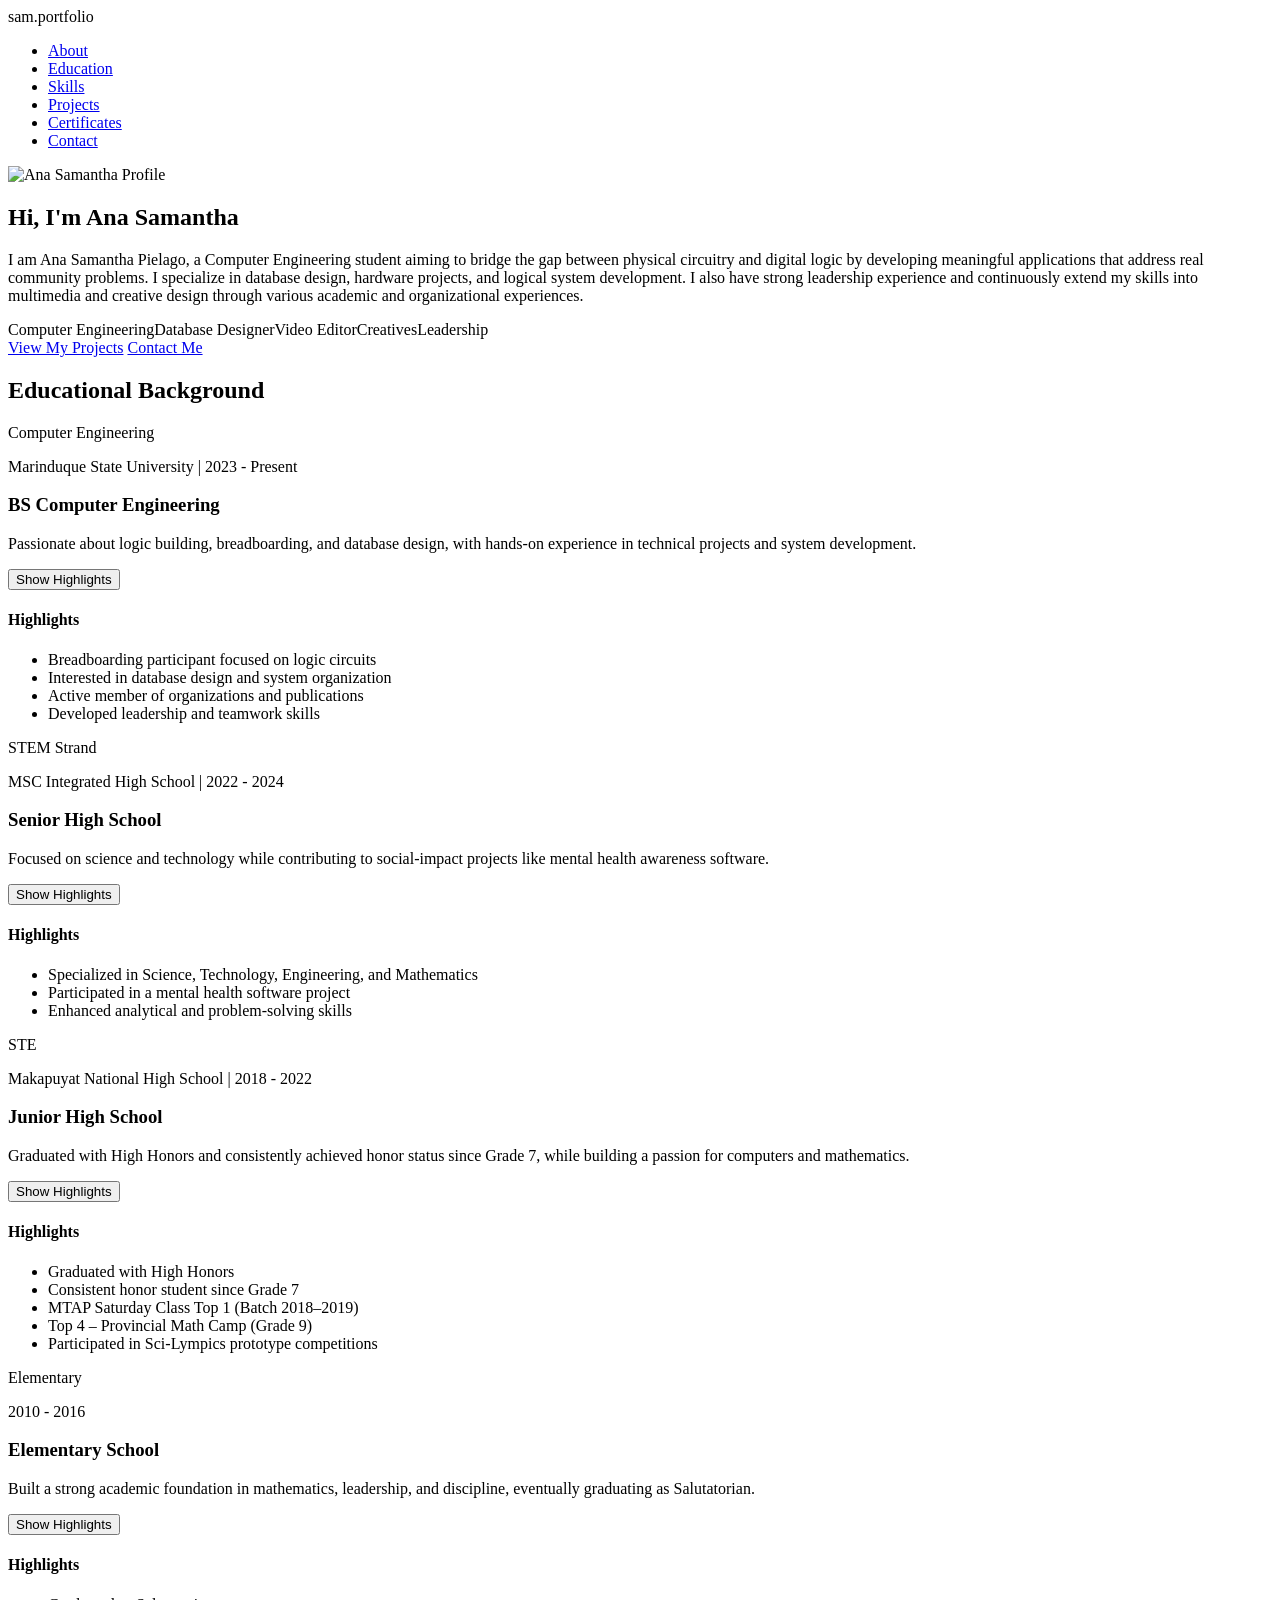
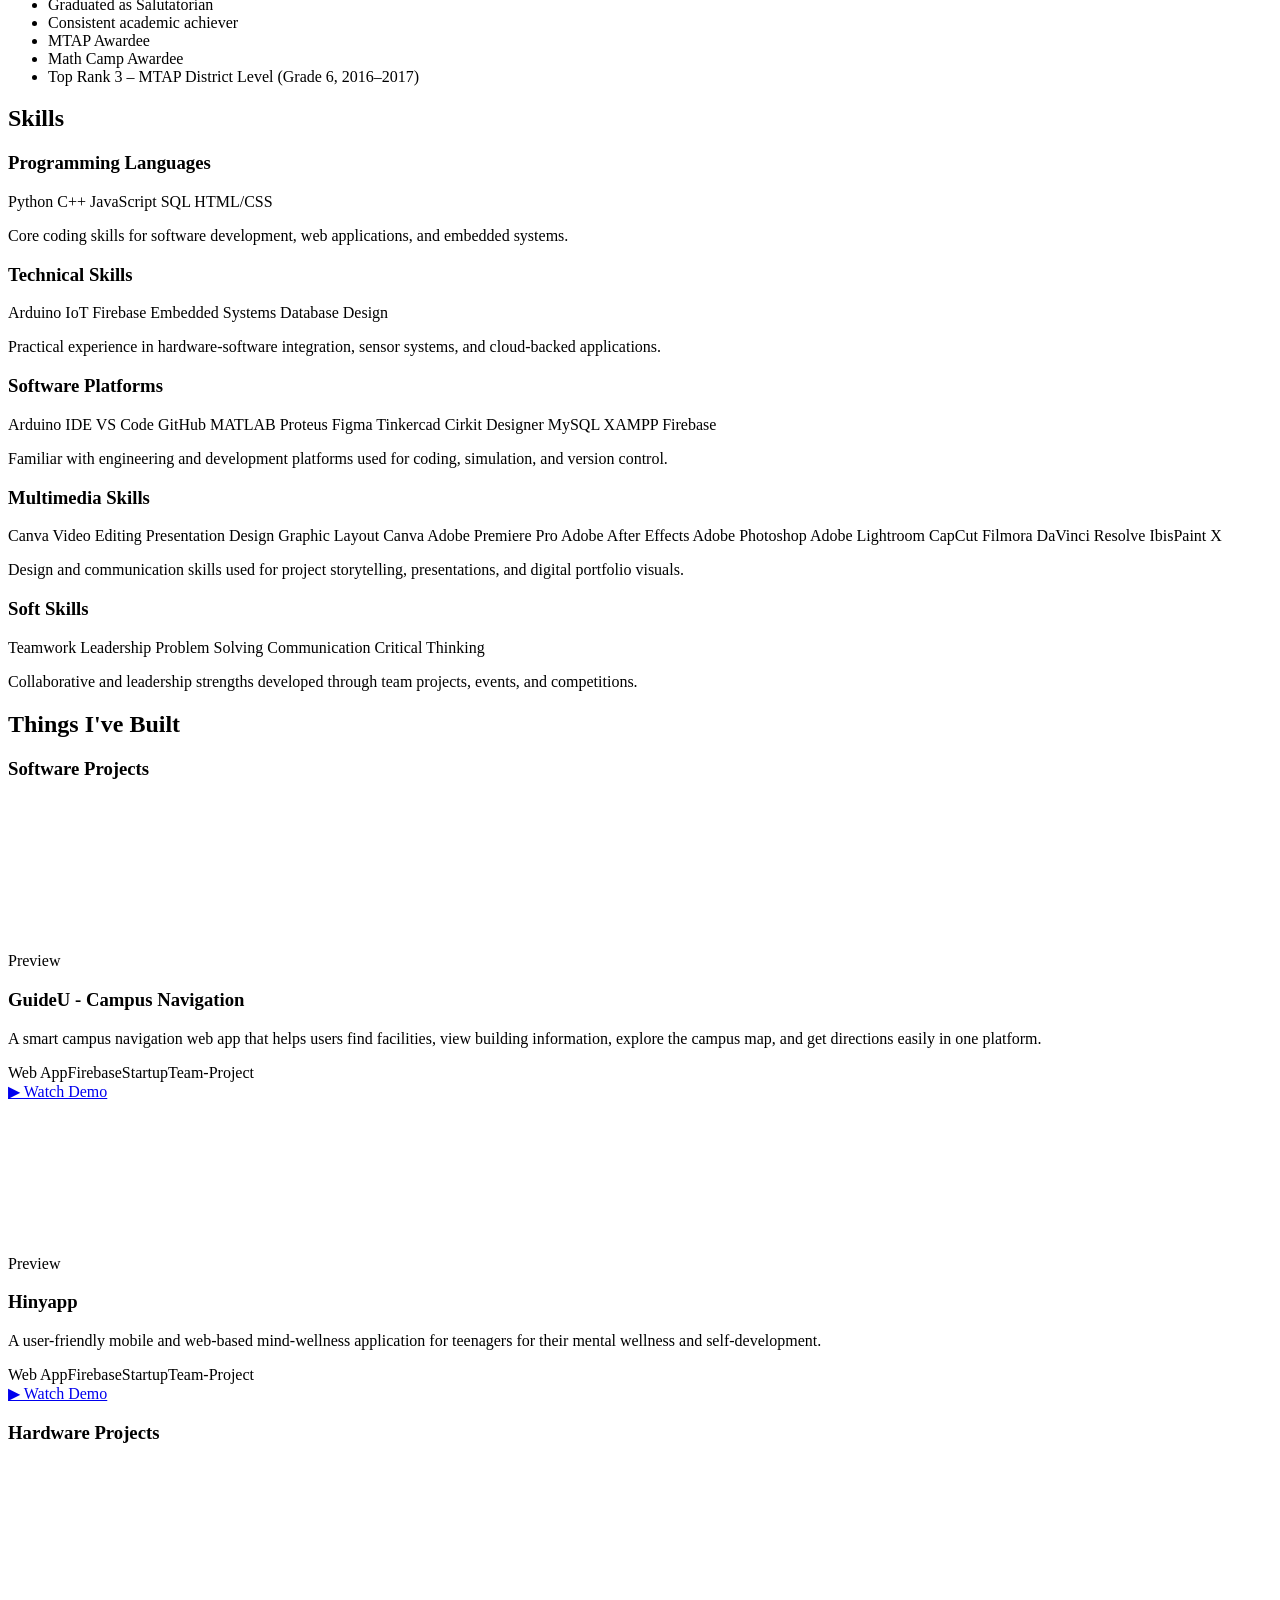
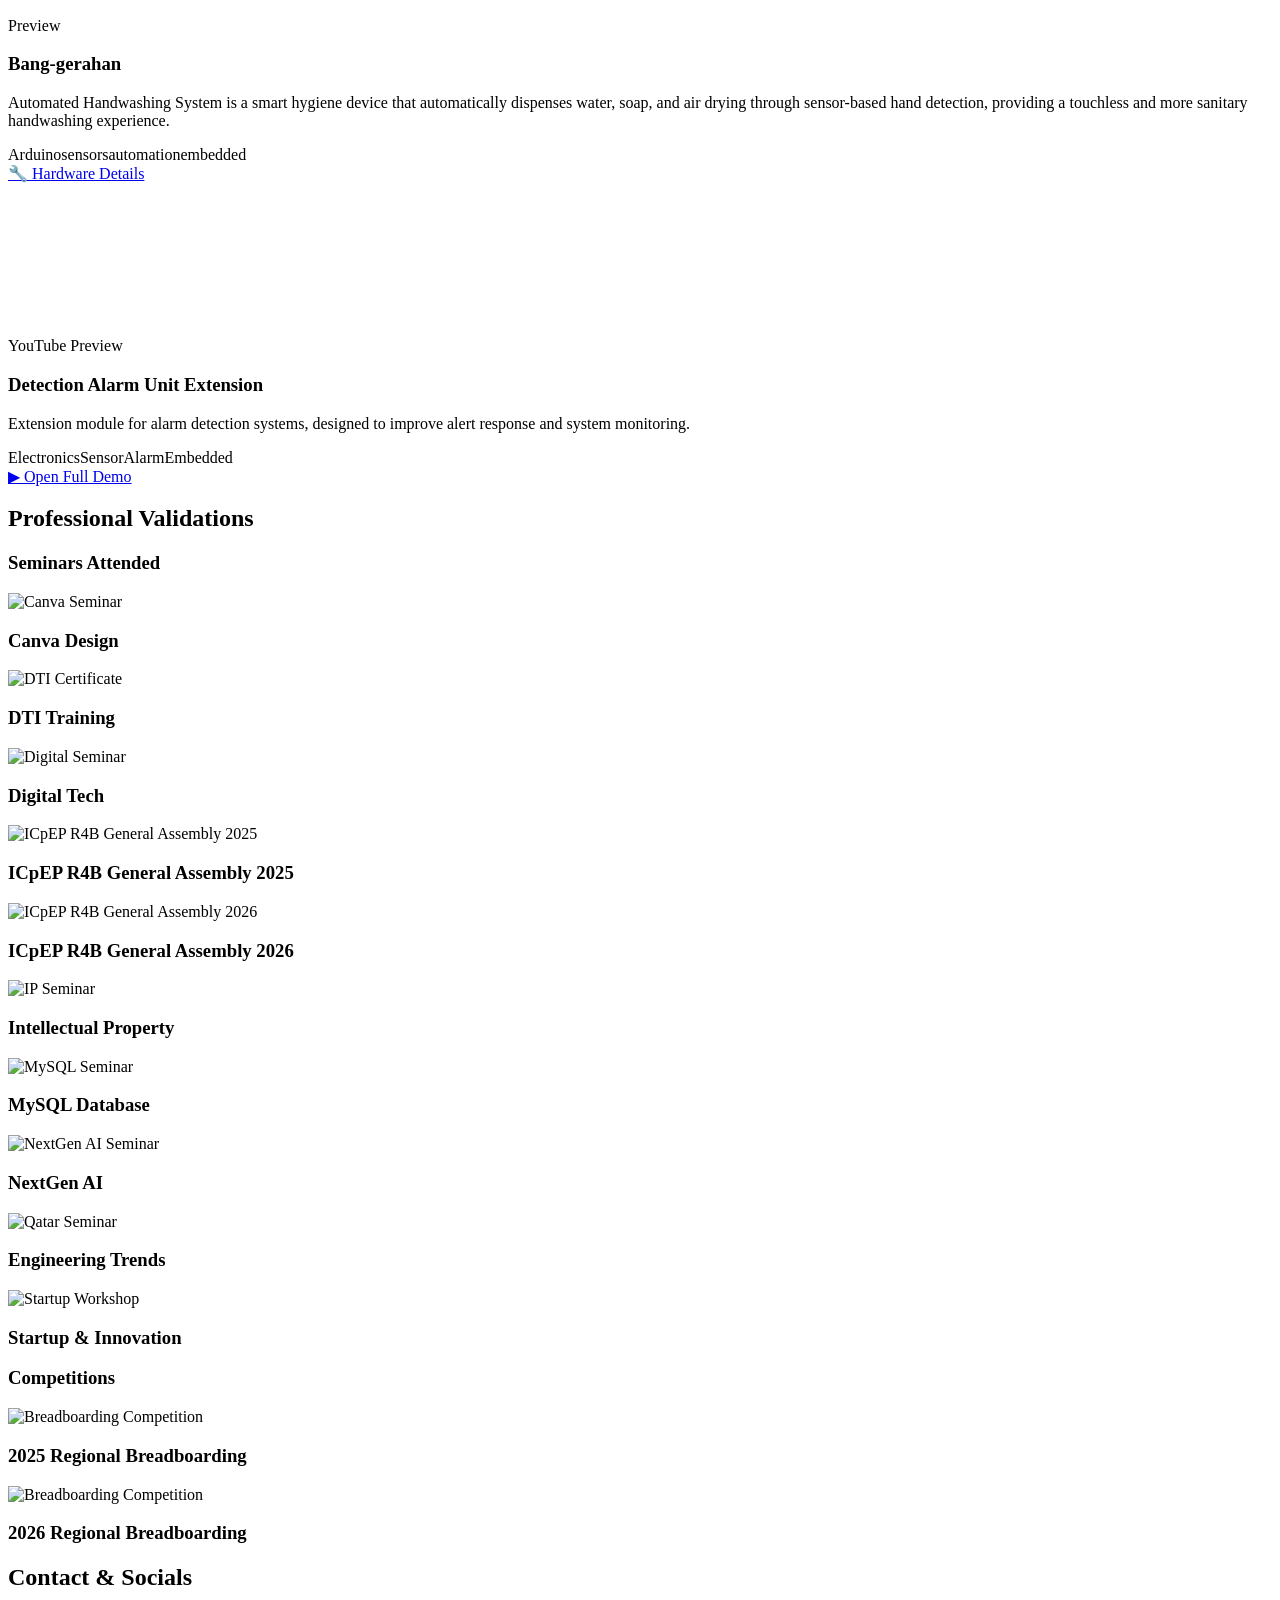
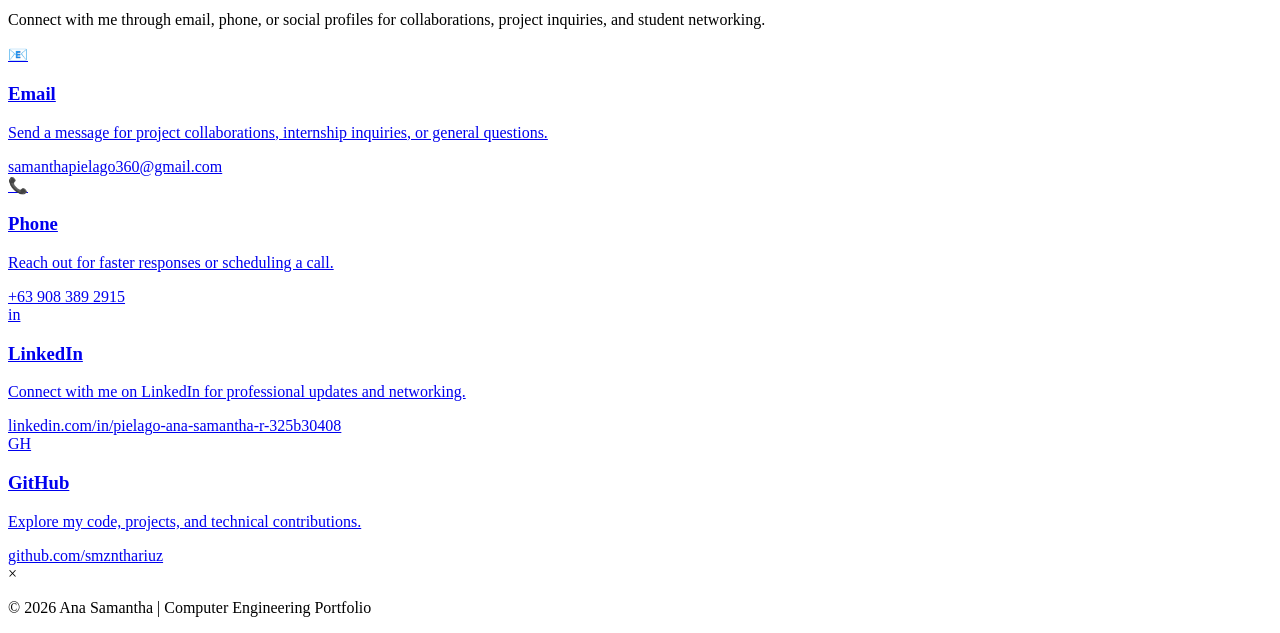
==== index.html @ 4ea679c1 "Create index.html" ====
<!DOCTYPE html>
<html lang="en">
<head>
    <meta charset="UTF-8">
    <meta name="viewport" content="width=device-width, initial-scale=1.0">
    <title>Computer Engineering Portfolio | Sam.Portfolio</title>
    <link rel="stylesheet" href="style.css">
    <link href="https://fonts.googleapis.com/css2?family=Inter:wght@400;600;800&display=swap" rel="stylesheet">
</head>
<body>

    <header>
        <nav class="container">
            <div class="logo">sam.<span>portfolio</span></div>
            <ul>
                <li><a href="#about">About</a></li>
                <li><a href="#education">Education</a></li>
                <li><a href="#skills">Skills</a></li>
                <li><a href="#projects">Projects</a></li>
                <li><a href="#certificates">Certificates</a></li>
                <li><a href="#contact">Contact</a></li>
            </ul>
        </nav>
    </header>

    <main class="container">
        
        <section id="about" class="hero">
            <div class="hero-container">
                <div class="profile-frame">
                    <img src="imagePielago.png" alt="Ana Samantha Profile" class="profile-pic">
                </div>
                <div class="hero-content">
                    <h1 class="hero-title">Hi, I'm <span class="glow-text">Ana Samantha</span></h1>
                    <p class="hero-bio">
                        I am Ana Samantha Pielago, a Computer Engineering student aiming to bridge the gap between physical circuitry and digital logic by developing meaningful applications that address real community problems. 
                        I specialize in database design, hardware projects, and logical system development. 
                        I also have strong leadership experience and continuously extend my skills into multimedia and creative design through various academic and organizational experiences.
                    </p>
                    <div class="tech-tags">
                        <span>Computer Engineering</span><span>Database Designer</span><span>Video Editor</span><span>Creatives</span><span>Leadership</span>
                    </div>
                    <div class="hero-actions">
                        <a href="#projects" class="btn-primary">View My Projects</a>
                        <a href="#contact" class="btn-secondary">Contact Me</a>
                    </div>
                </div>
            </div>
        </section>

        <section id="education">
            <h2 class="section-title">Educational Background</h2>
           
            <div class="education-grid">
                <div class="education-card">
                    <div class="education-card-top">
                        <span class="edu-badge">Computer Engineering</span>
                        <p class="edu-date">Marinduque State University | 2023 - Present</p>
                    </div>
                    <h3>BS Computer Engineering</h3>
                    <p class="edu-preview">Passionate about logic building, breadboarding, and database design, with hands-on experience in technical projects and system development.</p>
                    <button type="button" class="edu-toggle" aria-expanded="false">Show Highlights</button>
                    <div class="edu-highlights">
                        <h4>Highlights</h4>
                        <ul class="highlight-list">
                            <li>Breadboarding participant focused on logic circuits</li>
                            <li>Interested in database design and system organization</li>
                            <li>Active member of organizations and publications</li>
                            <li>Developed leadership and teamwork skills</li>
                        </ul>
                    </div>
                </div>
                <div class="education-card">
                    <div class="education-card-top">
                        <span class="edu-badge">STEM Strand</span>
                        <p class="edu-date">MSC Integrated High School | 2022 - 2024</p>
                    </div>
                    <h3>Senior High School</h3>
                    <p class="edu-preview">Focused on science and technology while contributing to social-impact projects like mental health awareness software.</p>
                    <button type="button" class="edu-toggle" aria-expanded="false">Show Highlights</button>
                    <div class="edu-highlights">
                        <h4>Highlights</h4>
                        <ul class="highlight-list">
                            <li>Specialized in Science, Technology, Engineering, and Mathematics</li>
                            <li>Participated in a mental health software project</li>
                            <li>Enhanced analytical and problem-solving skills</li>
                        </ul>
                    </div>
                </div>
                <div class="education-card">
                    <div class="education-card-top">
                        <span class="edu-badge">STE</span>
                        <p class="edu-date">Makapuyat National High School | 2018 - 2022</p>
                    </div>
                    <h3>Junior High School</h3>
                    <p class="edu-preview">Graduated with High Honors and consistently achieved honor status since Grade 7, while building a passion for computers and mathematics.</p>
                    <button type="button" class="edu-toggle" aria-expanded="false">Show Highlights</button>
                    <div class="edu-highlights">
                        <h4>Highlights</h4>
                        <ul class="highlight-list">
                            <li>Graduated with High Honors</li>
                            <li>Consistent honor student since Grade 7</li>
                            <li>MTAP Saturday Class Top 1 (Batch 2018–2019)</li>
                            <li>Top 4 – Provincial Math Camp (Grade 9)</li>
                            <li>Participated in Sci-Lympics prototype competitions</li>
                        </ul>
                    </div>
                </div>
                <div class="education-card">
                    <div class="education-card-top">
                        <span class="edu-badge">Elementary</span>
                        <p class="edu-date">2010 - 2016</p>
                    </div>
                    <h3>Elementary School</h3>
                    <p class="edu-preview">Built a strong academic foundation in mathematics, leadership, and discipline, eventually graduating as Salutatorian.</p>
                    <button type="button" class="edu-toggle" aria-expanded="false">Show Highlights</button>
                    <div class="edu-highlights">
                        <h4>Highlights</h4>
                        <ul class="highlight-list">
                            <li>Graduated as Salutatorian</li>
                            <li>Consistent academic achiever</li>
                            <li>MTAP Awardee</li>
                            <li>Math Camp Awardee</li>
                            <li>Top Rank 3 – MTAP District Level (Grade 6, 2016–2017)</li>
                        </ul>
                    </div>
                </div>
            </div>
        </section>

        <section id="skills">
            <h2 class="section-title">Skills</h2>
            <div class="skills-grid">
                <div class="skill-card">
                    <h3>Programming Languages</h3>
                    <div class="skill-badges">
                        <span>Python</span>
                        <span>C++</span>
                        <span>JavaScript</span>
                        <span>SQL</span>
                        <span>HTML/CSS</span>
                    </div>
                    <p>Core coding skills for software development, web applications, and embedded systems.</p>
                </div>
                <div class="skill-card">
                    <h3>Technical Skills</h3>
                    <div class="skill-badges">
                        <span>Arduino</span>
                        <span>IoT</span>
                        <span>Firebase</span>
                        <span>Embedded Systems</span>
                        <span>Database Design</span>
                    </div>
                    <p>Practical experience in hardware-software integration, sensor systems, and cloud-backed applications.</p>
                </div>
                <div class="skill-card">
                    <h3>Software Platforms</h3>
                    <div class="skill-badges">
                        <span>Arduino IDE</span>
                        <span>VS Code</span>
                        <span>GitHub</span>
                        <span>MATLAB</span>
                        <span>Proteus</span>
                        <span>Figma</span>
                        <span>Tinkercad</span>
                        <span>Cirkit Designer</span>
                        <span>MySQL</span>
                        <span>XAMPP</span>
                        <span>Firebase</span>
                    </div>
                    <p>Familiar with engineering and development platforms used for coding, simulation, and version control.</p>
                </div>
                <div class="skill-card">
                    <h3>Multimedia Skills</h3>
                    <div class="skill-badges">
                        <span>Canva</span>
                        <span>Video Editing</span>
                        <span>Presentation Design</span>
                        <span>Graphic Layout</span>
                        <span>Canva</span>
                        <span>Adobe Premiere Pro</span>
                        <span>Adobe After Effects</span>
                        <span>Adobe Photoshop</span>
                        <span>Adobe Lightroom</span>
                        <span>CapCut</span>
                        <span>Filmora</span>
                        <span>DaVinci Resolve</span>
                        <span>IbisPaint X</span>
                    </div>
                    <p>Design and communication skills used for project storytelling, presentations, and digital portfolio visuals.</p>
                </div>
                <div class="skill-card">
                    <h3>Soft Skills</h3>
                    <div class="skill-badges">
                        <span>Teamwork</span>
                        <span>Leadership</span>
                        <span>Problem Solving</span>
                        <span>Communication</span>
                        <span>Critical Thinking</span>
                    </div>
                    <p>Collaborative and leadership strengths developed through team projects, events, and competitions.</p>
                </div>
            </div>
        </section>

        <section id="projects">
            <h2 class="section-title">Things I've <span class="blue-glow">Built</span></h2>

            <div class="project-subsection">
                <h3 class="project-subtitle">Software Projects</h3>
                <div class="project-grid">
                    <div class="project-card">
                        <div class="project-img-container">
                            <video class="project-video" poster="projects/GuideU.PNG" muted autoplay loop playsinline preload="metadata">
                                <source src="projects/GUIDEUSAMPLE.mp4" type="video/mp4">
                                <img src="projects/GuideU.PNG" alt="GuideU App Preview">
                            </video>
                            <div class="video-badge">Preview</div>
                        </div>
                        <div class="project-info">
                            <h3>GuideU - Campus Navigation</h3>
                            <p>A smart campus navigation web app that helps users find facilities, view building information, explore the campus map, and get directions easily in one platform.</p>
                            <div class="tech-tags">
                                <span>Web App</span><span>Firebase</span><span>Startup</span><span>Team-Project</span>
                            </div>
                            <div class="project-links">
                                <a href="projects/GUIDEUSAMPLE.mp4" target="_blank" class="view-btn">▶ Watch Demo</a>
                            </div>
                        </div>
                    </div>
                    <div class="project-card">
                        <div class="project-img-container">
                            <video class="project-video" poster="projects/HiNYAPP.gif" muted autoplay loop playsinline preload="metadata">
                                <source src="projects/HiNYAPPPITCH.mp4" type="video/mp4">
                                <img src="projects/HiNYAPP.gif" alt="Hinyapp App Preview">
                            </video>
                            <div class="video-badge">Preview</div>
                        </div>
                        <div class="project-info">
                            <h3>Hinyapp</h3>
                            <p>A user-friendly mobile and web-based mind-wellness application for teenagers for their mental wellness and self-development.</p>
                            <div class="tech-tags">
                                <span>Web App</span><span>Firebase</span><span>Startup</span><span>Team-Project</span>
                            </div>
                            <div class="project-links">
                                <a href="projects/HiNYAPPPITCH.mp4" target="_blank" class="view-btn">▶ Watch Demo</a>
                            </div>
                        </div>
                    </div>
                </div>
            </div>

            <div class="project-subsection">
                <h3 class="project-subtitle">Hardware Projects</h3>
                <div class="project-grid">
                    <div class="project-card">
                        <div class="project-img-container">
                            <video class="project-video" poster="projects/BANGGERAHAN.PNG" muted autoplay loop playsinline preload="metadata">
                                <source src="projects/BANGGERAHANDEMO.mp4" type="video/mp4">
                                <img src="projects/BANGGERAHAN.PNG" alt="Bang-gerahan Preview">
                            </video>
                            <div class="video-badge">Preview</div>
                        </div>
                        <div class="project-info">
                            <h3>Bang-gerahan</h3>
                            <p>Automated Handwashing System is a smart hygiene device that automatically dispenses water, soap, and air drying through sensor-based hand detection, providing a touchless and more sanitary handwashing experience.</p>
                            <div class="tech-tags">
                                <span>Arduino</span><span>sensors</span><span>automation</span><span>embedded</span>
                            </div>
                            <div class="project-links">
                                <a href="#" class="view-btn">🔧 Hardware Details</a>
                            </div>
                        </div>
                    </div>
                    <div class="project-card">
                        <div class="project-img-container project-img-container-iframe">
                            <iframe src="https://www.youtube.com/embed/U7yDzBijp8s?rel=0&autoplay=1&mute=1" title="Detection Alarm Unit Extension Demo" frameborder="0" allow="accelerometer; autoplay; clipboard-write; encrypted-media; gyroscope; picture-in-picture" allowfullscreen></iframe>
                            <div class="video-badge">YouTube Preview</div>
                        </div>
                        <div class="project-info">
                            <h3>Detection Alarm Unit Extension</h3>
                            <p>Extension module for alarm detection systems, designed to improve alert response and system monitoring.</p>
                            <div class="tech-tags">
                                <span>Electronics</span><span>Sensor</span><span>Alarm</span><span>Embedded</span>
                            </div>
                            <div class="project-links">
                                <a href="https://youtu.be/U7yDzBijp8s?si=TQD7q19es_lCfgl2" target="_blank" class="view-btn">▶ Open Full Demo</a>
                            </div>
                        </div>
                    </div>
                </div>
            </div>
        </section>
                </div>
            </div>
        </section>

        <section id="certificates">
            <h2 class="section-title">Professional Validations</h2>
            
            <h3 class="sub-label">Seminars Attended</h3>
            <div class="cert-grid">
                <div class="tech-card cert-item">
                    <img src="certificates/cpe/seminar/canvaSeminar.png" alt="Canva Seminar">
                    <div class="tech-card-body"><h3>Canva Design</h3></div>
                </div>
                <div class="tech-card cert-item">
                    <img src="certificates/cpe/seminar/Cert-dti.png" alt="DTI Certificate">
                    <div class="tech-card-body"><h3>DTI Training</h3></div>
                </div>
                <div class="tech-card cert-item">
                    <img src="certificates/cpe/seminar/digitalSeminar.png" alt="Digital Seminar">
                    <div class="tech-card-body"><h3>Digital Tech</h3></div>
                </div>
                <div class="tech-card cert-item">
                    <img src="certificates/cpe/seminar/genAssem2025.png" alt="ICpEP R4B General Assembly 2025">
                    <div class="tech-card-body"><h3>ICpEP R4B General Assembly 2025</h3></div>
                </div>
                <div class="tech-card cert-item">
                    <img src="certificates/cpe/seminar/genAssem2026.png" alt="ICpEP R4B General Assembly 2026">
                    <div class="tech-card-body"><h3>ICpEP R4B General Assembly 2026</h3></div>
                </div>
                <div class="tech-card cert-item">
                    <img src="certificates/cpe/seminar/ipSeminar.png" alt="IP Seminar">
                    <div class="tech-card-body"><h3>Intellectual Property</h3></div>
                </div>
                <div class="tech-card cert-item">
                    <img src="certificates/cpe/seminar/mysqlSeminar.png" alt="MySQL Seminar">
                    <div class="tech-card-body"><h3>MySQL Database</h3></div>
                </div>
                <div class="tech-card cert-item">
                    <img src="certificates/cpe/seminar/nextgenAiSeminar.png" alt="NextGen AI Seminar">
                    <div class="tech-card-body"><h3>NextGen AI</h3></div>
                </div>
                <div class="tech-card cert-item">
                    <img src="certificates/cpe/seminar/qatarSeminar.png" alt="Qatar Seminar">
                    <div class="tech-card-body"><h3>Engineering Trends</h3></div>
                </div>
                <div class="tech-card cert-item">
                    <img src="certificates/cpe/seminar/startup.png" alt="Startup Workshop">
                    <div class="tech-card-body"><h3>Startup & Innovation</h3></div>
                </div>
            </div>

            <h3 class="sub-label">Competitions</h3>
            <div class="cert-grid">
                <div class="tech-card cert-item">
                    <img src="certificates/cpe/competition/regionalBreadoarding2025.png" alt="Breadboarding Competition">
                    <div class="tech-card-body"><h3>2025 Regional Breadboarding</h3></div>
                </div>

                <div class="cert-grid">
                <div class="tech-card cert-item">
                    <img src="certificates/cpe/competition/regionalBreadoarding2026.png" alt="Breadboarding Competition">
                    <div class="tech-card-body"><h3>2026 Regional Breadboarding</h3></div>
                </div>
            </div>

        </section>


        <section id="contact">
            <h2 class="section-title">Contact & Socials</h2>
            <p class="contact-intro">Connect with me through email, phone, or social profiles for collaborations, project inquiries, and student networking.</p>
            <div class="contact-grid">
                <a class="contact-card" href="mailto:samanthapielago360@gmail.com">
                    <div class="contact-card-top">
                        <span class="contact-card-icon">📧</span>
                        <h3>Email</h3>
                    </div>
                    <p>Send a message for project collaborations, internship inquiries, or general questions.</p>
                    <span class="contact-card-link-text">samanthapielago360@gmail.com</span>
                </a>
                <a class="contact-card" href="tel:+639083892915">
                    <div class="contact-card-top">
                        <span class="contact-card-icon">📞</span>
                        <h3>Phone</h3>
                    </div>
                    <p>Reach out for faster responses or scheduling a call.</p>
                    <span class="contact-card-link-text">+63 908 389 2915</span>
                </a>
                <a class="contact-card" href="https://www.linkedin.com/in/pielago-ana-samantha-r-325b30408" target="_blank" rel="noopener">
                    <div class="contact-card-top">
                        <span class="contact-card-icon">in</span>
                        <h3>LinkedIn</h3>
                    </div>
                    <p>Connect with me on LinkedIn for professional updates and networking.</p>
                    <span class="contact-card-link-text">linkedin.com/in/pielago-ana-samantha-r-325b30408</span>
                </a>
                <a class="contact-card" href="https://github.com/smznthariuz" target="_blank" rel="noopener">
                    <div class="contact-card-top">
                        <span class="contact-card-icon">GH</span>
                        <h3>GitHub</h3>
                    </div>
                    <p>Explore my code, projects, and technical contributions.</p>
                    <span class="contact-card-link-text">github.com/smznthariuz</span>
                </a>
            </div>
        </section>
    </main>

    <div id="certModal" class="modal">
        <span class="close">&times;</span>
        <img class="modal-content" id="fullCertImage">
    </div>

    <footer>
        <p>&copy; 2026 Ana Samantha | Computer Engineering Portfolio</p>
    </footer>

    <script src="script.js"></script>
</body>
</html>
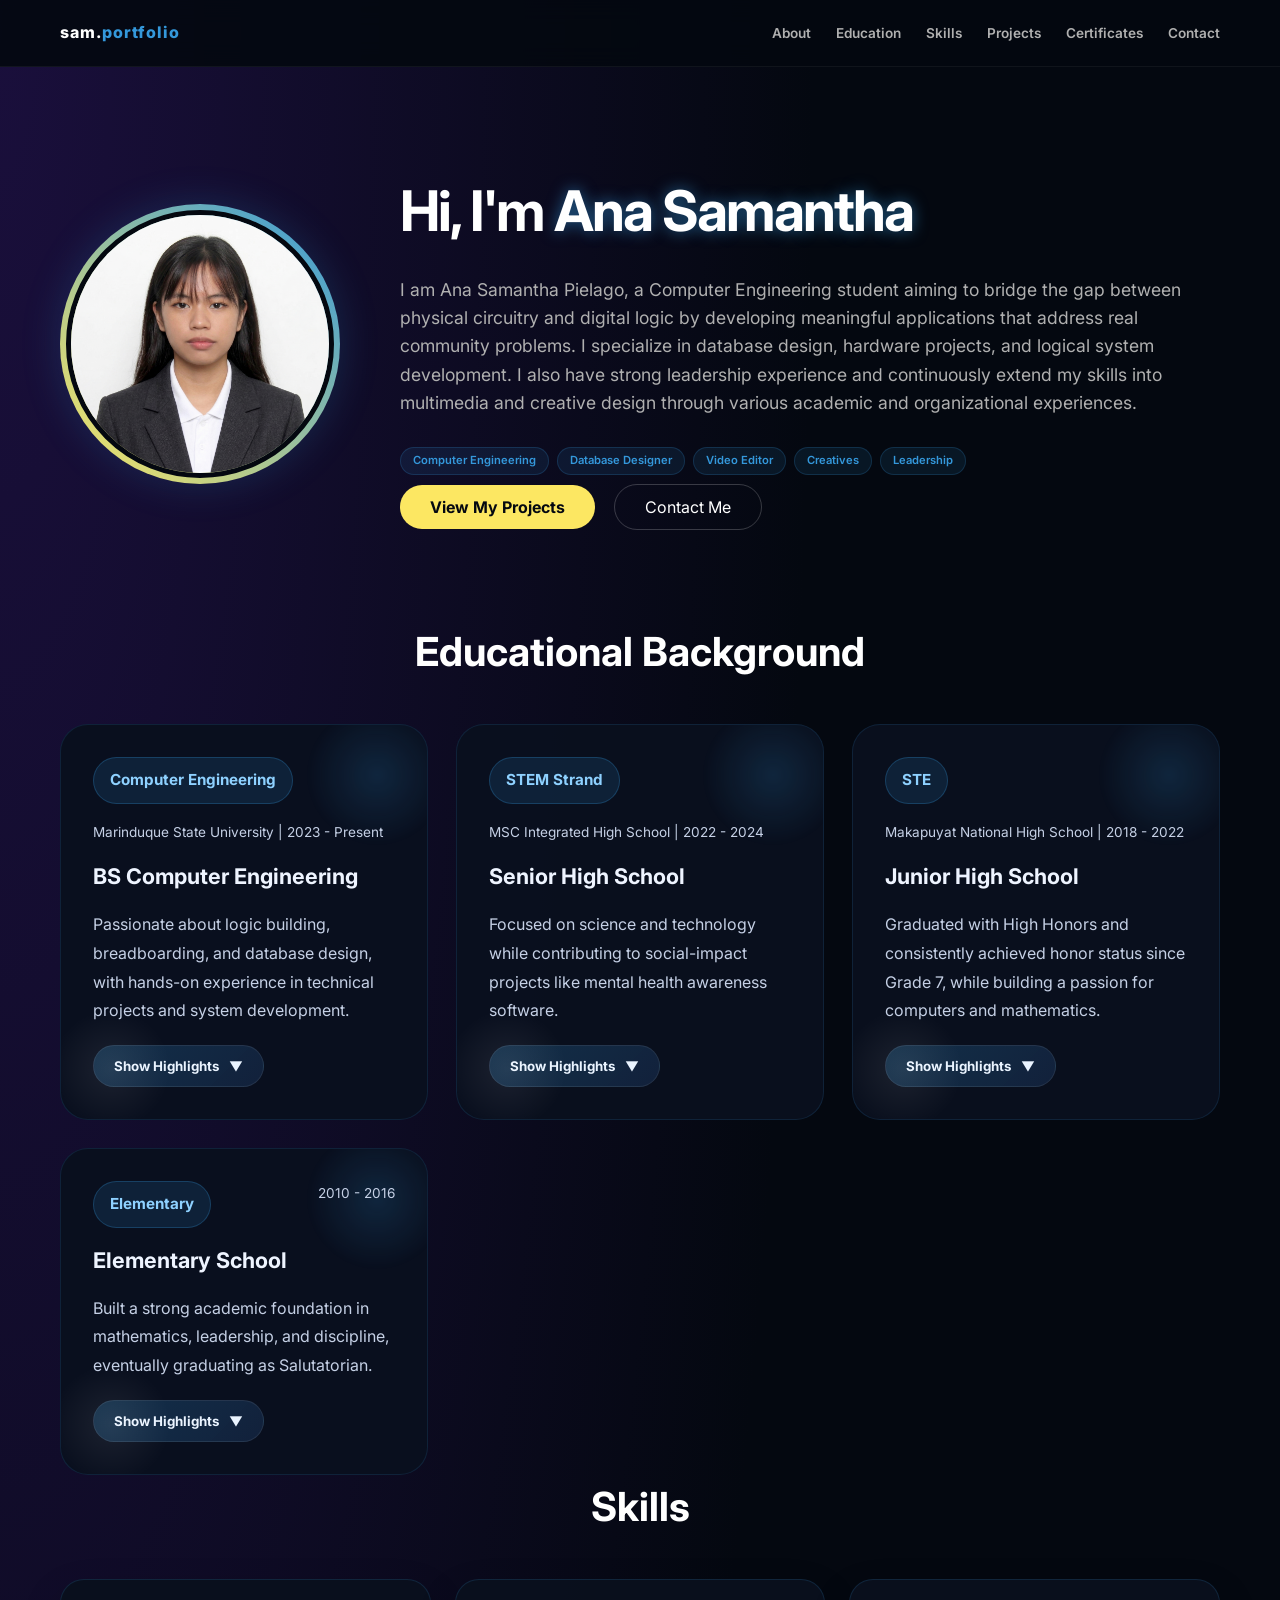
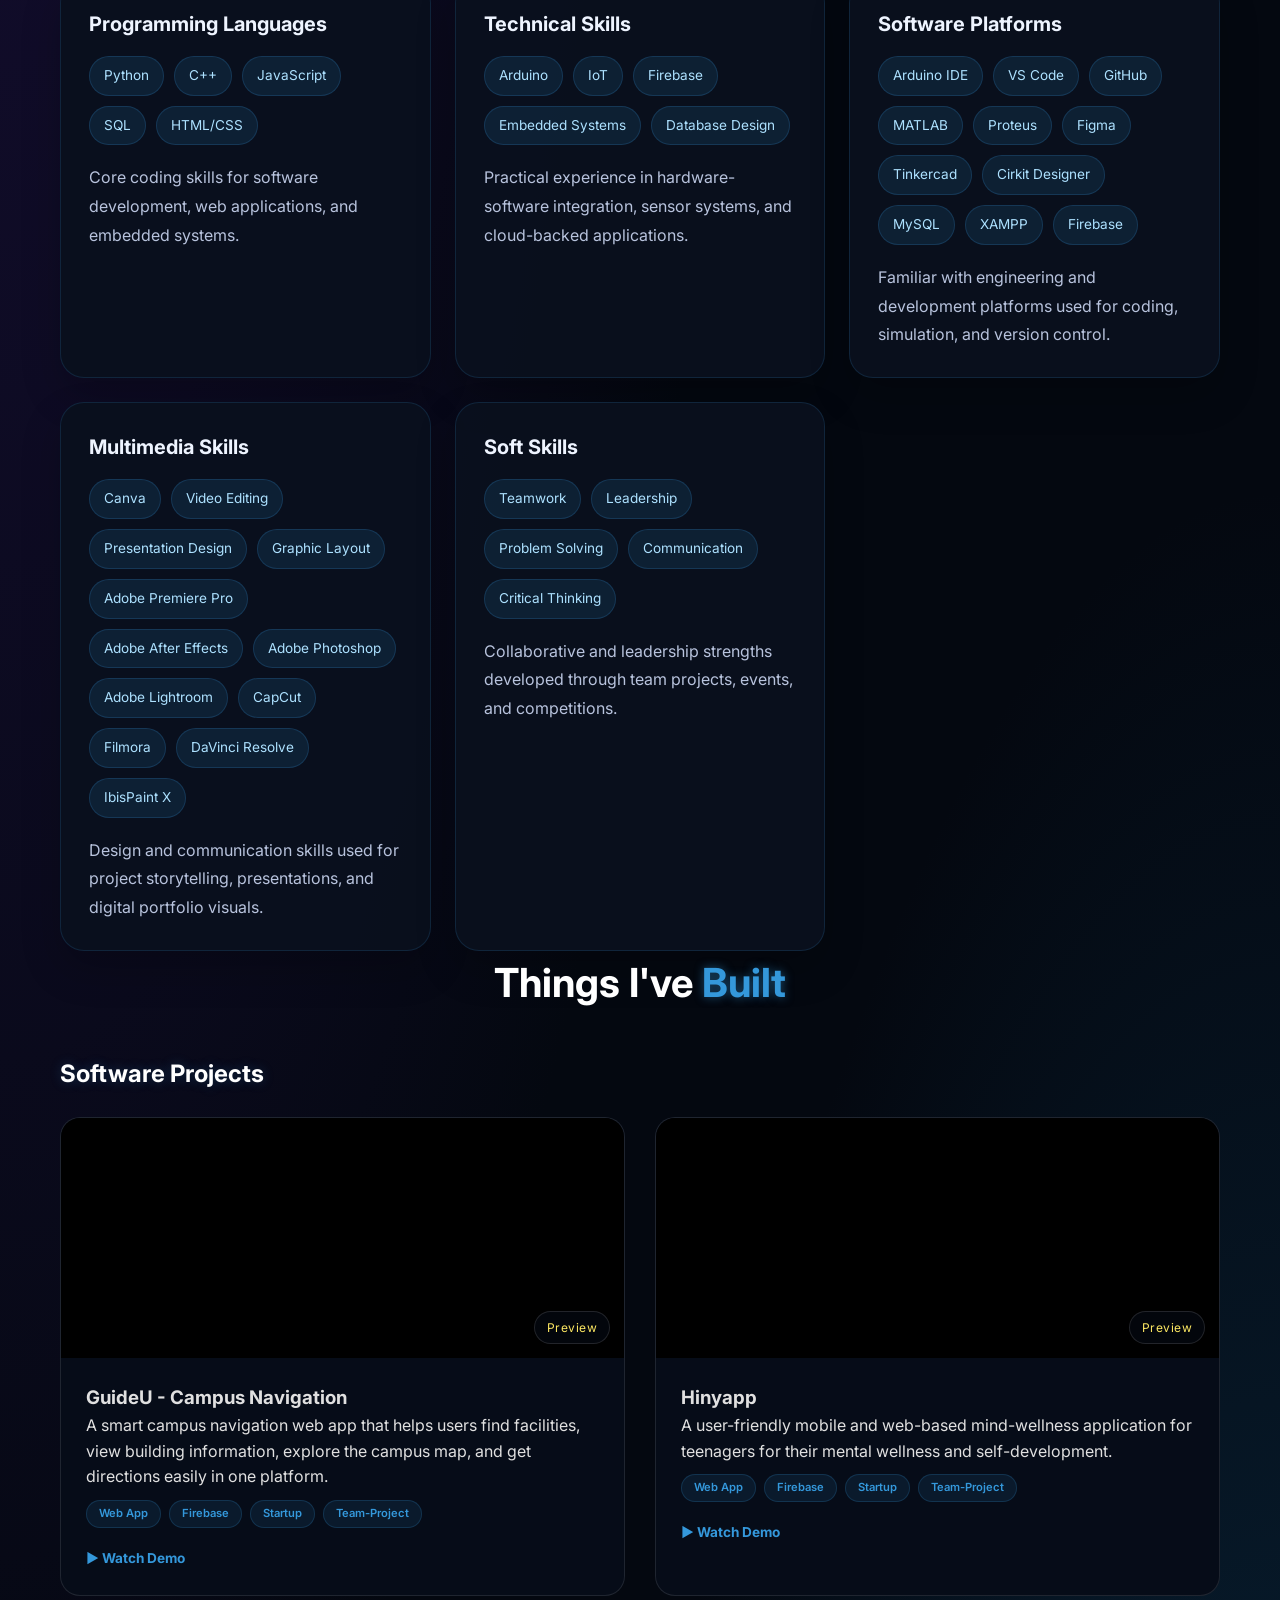
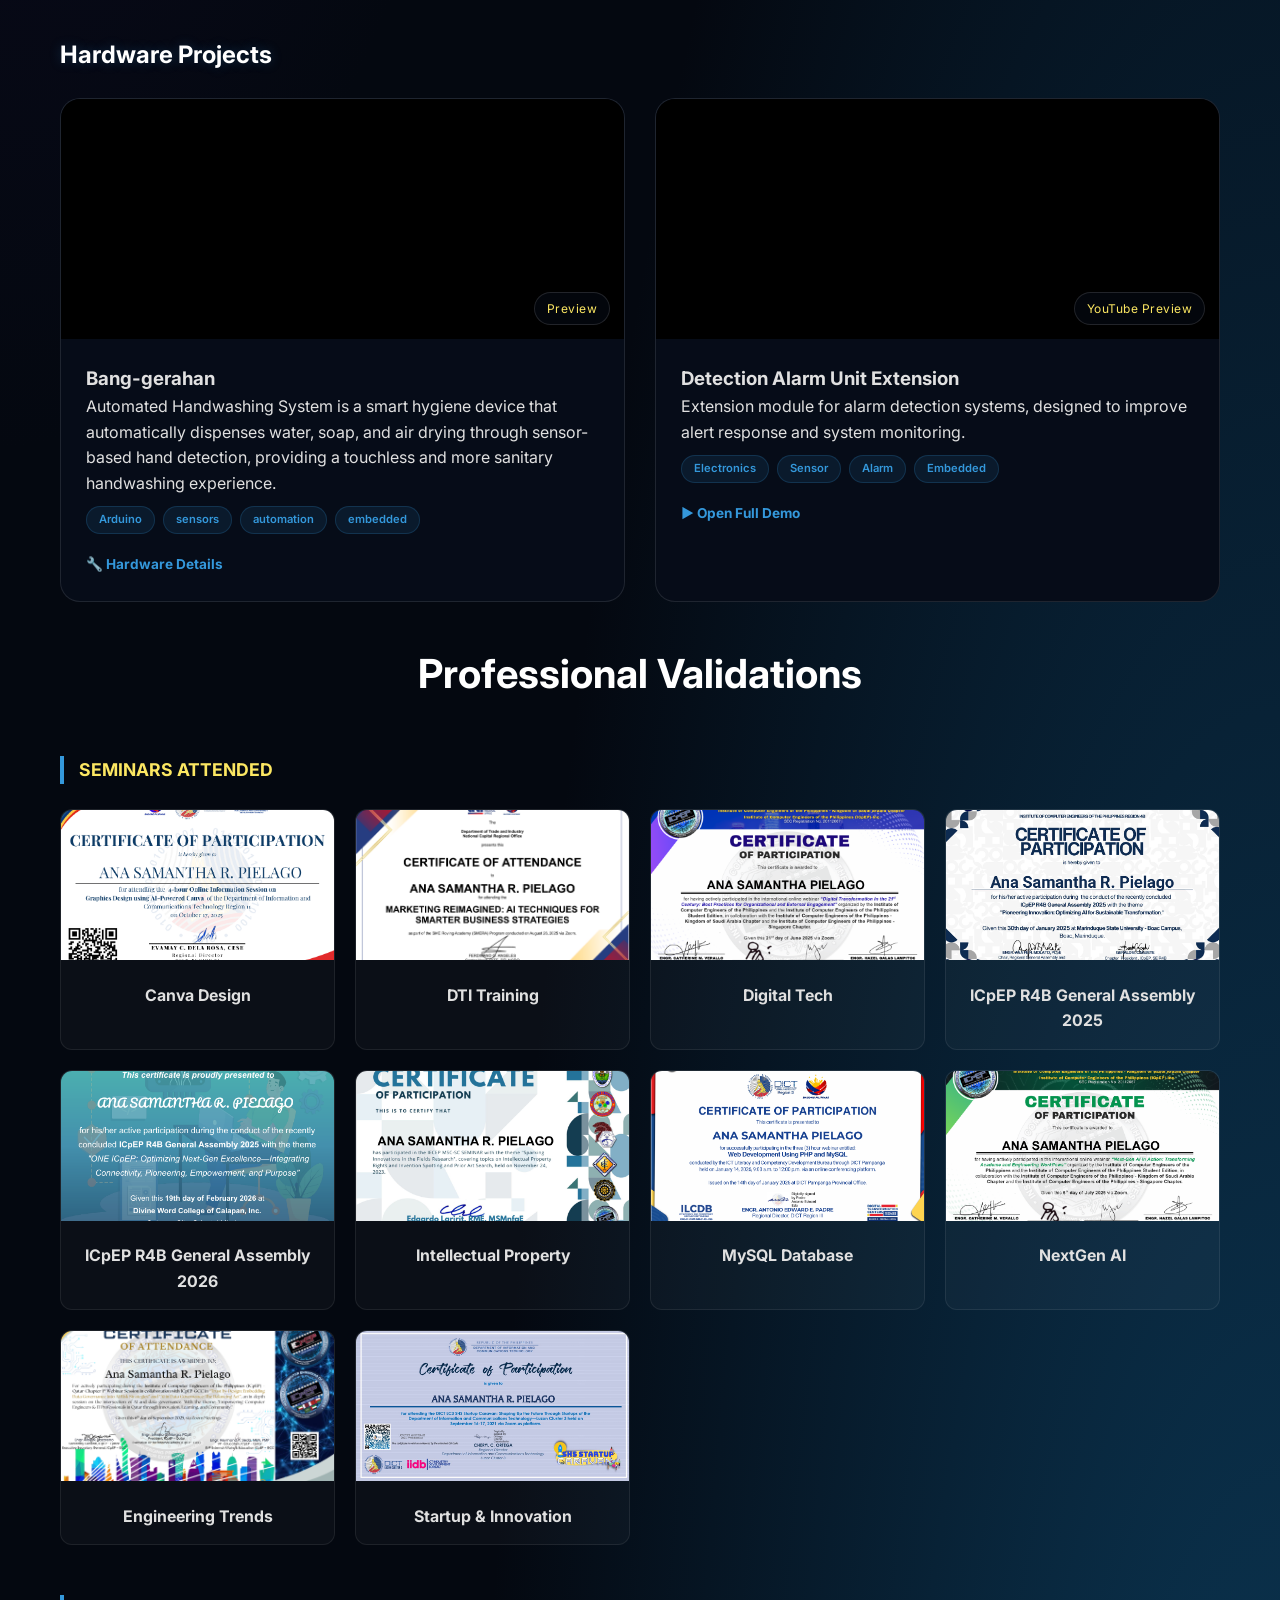
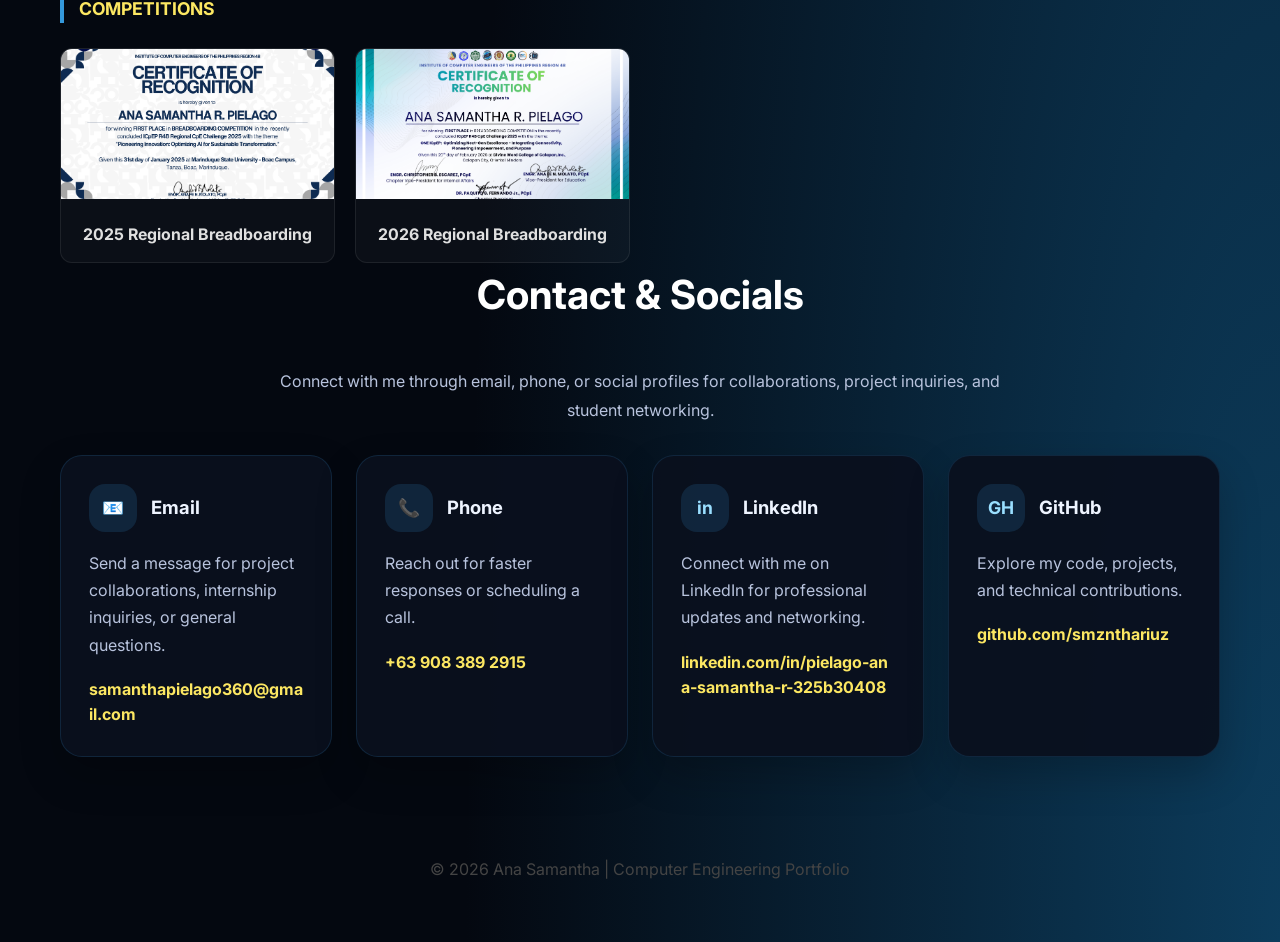
==== commit 7d39782d: "Remove duplicate 'Canva' entry from index.html Removed duplicate 'Canva' span from the list." ====
--- a/index.html
+++ b/index.html
@@ -177,7 +177,6 @@
                         <span>Video Editing</span>
                         <span>Presentation Design</span>
                         <span>Graphic Layout</span>
-                        <span>Canva</span>
                         <span>Adobe Premiere Pro</span>
                         <span>Adobe After Effects</span>
                         <span>Adobe Photoshop</span>
--- a/style.css
+++ b/style.css
@@ -0,0 +1,702 @@
+/* MASTER STYLESHEET: Ana Samantha Portfolio 
+   Theme: Tech-Glow Dark (CPE Optimized)
+*/
+
+* {
+    margin: 0;
+    padding: 0;
+    box-sizing: border-box;
+    font-family: 'Inter', sans-serif;
+    scroll-behavior: smooth;
+}
+
+body {
+    background-color: #040810;
+    /* Creating the depth and lighting from your reference design */
+    background-image: 
+        radial-gradient(at 0% 0%, #1a0f3c 0px, transparent 45%),
+        radial-gradient(at 100% 100%, #0c3c5c 0px, transparent 45%);
+    color: #e0e0e0;
+    overflow-x: hidden;
+    line-height: 1.6;
+}
+
+.container {
+    max-width: 1200px;
+    margin: auto;
+    padding: 0 20px;
+}
+
+/* --- Navigation --- */
+header {
+    background: rgba(4, 8, 16, 0.9);
+    backdrop-filter: blur(12px);
+    padding: 20px 0;
+    position: sticky;
+    top: 0;
+    z-index: 1000;
+    border-bottom: 1px solid rgba(255, 255, 255, 0.05);
+}
+
+nav {
+    display: flex;
+    justify-content: space-between;
+    align-items: center;
+}
+
+.logo {
+    font-weight: 800;
+    color: #fff;
+    letter-spacing: 1px;
+}
+
+.logo span {
+    color: #3498db;
+}
+
+nav ul {
+    display: flex;
+    list-style: none;
+}
+
+nav ul li a {
+    color: #b0b0b0;
+    text-decoration: none;
+    margin-left: 25px;
+    font-size: 0.85rem;
+    font-weight: 600;
+    transition: 0.3s;
+}
+
+nav ul li a:hover {
+    color: #3498db;
+    text-shadow: 0 0 8px rgba(52, 152, 219, 0.5);
+}
+
+/* --- Hero Section --- */
+.hero {
+    padding: 100px 0;
+}
+
+.hero-container {
+    display: flex;
+    align-items: center;
+    gap: 60px;
+}
+
+.profile-frame {
+    width: 280px;
+    height: 280px;
+    flex-shrink: 0;
+    padding: 6px;
+    border-radius: 50%;
+    background: linear-gradient(45deg, #fce762, #3498db);
+    box-shadow: 0 0 40px rgba(52, 152, 219, 0.2);
+}
+
+.profile-pic {
+    width: 100%;
+    height: 100%;
+    border-radius: 50%;
+    object-fit: cover;
+    border: 5px solid #040810;
+}
+
+.hero-title {
+    font-size: 3.5rem;
+    color: #fff;
+    margin-bottom: 20px;
+    letter-spacing: -2px;
+}
+
+.glow-text {
+    color: #fff;
+    text-shadow: 0 0 15px rgba(52, 152, 219, 0.6);
+}
+
+.hero-bio {
+    font-size: 1.1rem;
+    color: #b0b0b0;
+    margin-bottom: 30px;
+}
+
+/* --- Projects Grid --- */
+.section-title {
+    text-align: center;
+    font-size: 2.5rem;
+    color: #fff;
+    margin-bottom: 40px;
+}
+
+.blue-glow {
+    color: #3498db;
+    text-shadow: 0 0 10px rgba(52, 152, 219, 0.5);
+}
+
+.project-grid {
+    display: grid;
+    grid-template-columns: repeat(auto-fit, minmax(320px, 1fr));
+    gap: 30px;
+}
+
+.project-subsection {
+    margin-bottom: 40px;
+}
+
+.project-subtitle {
+    color: #fff;
+    font-size: 1.5rem;
+    margin-bottom: 24px;
+    text-align: left;
+    text-shadow: 0 0 12px rgba(52, 152, 219, 0.25);
+}
+
+.project-card {
+    background: #060c18;
+    border: 1px solid rgba(255, 255, 255, 0.1);
+    border-radius: 20px;
+    overflow: hidden;
+    transition: 0.4s ease;
+}
+
+.project-card:hover {
+    transform: translateY(-10px);
+    border-color: #3498db;
+    box-shadow: 0 20px 40px rgba(0, 0, 0, 0.6);
+}
+
+.project-img-container {
+    width: 100%;
+    height: 240px;
+    position: relative;
+    overflow: hidden;
+}
+
+.project-img-container img,
+.project-img-container video,
+.project-img-container iframe,
+.project-preview img,
+.project-preview video,
+.project-preview iframe {
+    width: 100%;
+    height: 100%;
+    object-fit: cover;
+    display: block;
+}
+
+.project-img-container video,
+.project-img-container iframe,
+.project-preview video,
+.project-preview iframe {
+    background: #000;
+}
+
+.project-preview {
+    position: relative;
+    width: 100%;
+    height: 220px;
+    margin-bottom: 18px;
+    border-radius: 18px;
+    overflow: hidden;
+    box-shadow: 0 20px 45px rgba(0, 0, 0, 0.35);
+}
+
+.project-preview iframe {
+    width: 100%;
+    height: 100%;
+    border: 0;
+    display: block;
+}
+
+.video-badge {
+    position: absolute;
+    bottom: 14px;
+    right: 14px;
+    background: rgba(4, 8, 16, 0.8);
+    color: #fce762;
+    padding: 6px 12px;
+    border-radius: 999px;
+    font-size: 0.75rem;
+    letter-spacing: 0.5px;
+    border: 1px solid rgba(255, 255, 255, 0.12);
+    z-index: 2;
+}
+
+.project-info {
+    padding: 25px;
+}
+
+.tech-tags {
+    display: flex;
+    flex-wrap: wrap;
+    gap: 8px;
+    margin-top: 10px;
+    margin-bottom: 20px;
+}
+
+.tech-tags span {
+    background: rgba(52, 152, 219, 0.1);
+    color: #3498db;
+    padding: 4px 12px;
+    border-radius: 20px;
+    font-size: 0.7rem;
+    font-weight: 600;
+    border: 1px solid rgba(52, 152, 219, 0.2);
+}
+
+.project-links {
+    display: flex;
+    gap: 20px;
+}
+
+.project-links a {
+    text-decoration: none;
+    font-size: 0.85rem;
+    color: #8892b0;
+}
+
+.view-btn {
+    color: #3498db !important;
+    font-weight: bold;
+}
+
+/* --- Education Section --- */
+.education-intro {
+    max-width: 760px;
+    margin: 0 auto 30px auto;
+    padding: 20px 0 0 0;
+    text-align: center;
+}
+
+.education-intro p {
+    color: #b4c2dd;
+    line-height: 1.85;
+    font-size: 1rem;
+    max-width: 650px;
+    margin: 0 auto;
+}
+
+.education-grid {
+    display: grid;
+    grid-template-columns: repeat(auto-fit, minmax(320px, 1fr));
+    gap: 28px;
+    margin-top: 20px;
+}
+
+/* --- Skills Section --- */
+.skills-grid {
+    display: grid;
+    grid-template-columns: repeat(auto-fit, minmax(280px, 1fr));
+    gap: 24px;
+    margin-top: 30px;
+}
+
+.skill-card {
+    background: rgba(10, 16, 30, 0.96);
+    border: 1px solid rgba(52, 152, 219, 0.16);
+    border-radius: 24px;
+    padding: 28px;
+    box-shadow: 0 18px 40px rgba(0, 0, 0, 0.2);
+    transition: transform 0.3s ease, border-color 0.3s ease, box-shadow 0.3s ease;
+}
+
+.skill-card:hover {
+    transform: translateY(-6px);
+    border-color: #3498db;
+    box-shadow: 0 24px 55px rgba(52, 152, 219, 0.12);
+}
+
+.skill-card h3 {
+    color: #eef4ff;
+    margin-bottom: 16px;
+    font-size: 1.25rem;
+}
+
+.skill-badges {
+    display: flex;
+    flex-wrap: wrap;
+    gap: 10px;
+    margin-bottom: 18px;
+}
+
+.skill-badges span {
+    display: inline-flex;
+    align-items: center;
+    justify-content: center;
+    padding: 8px 14px;
+    border-radius: 999px;
+    background: rgba(52, 152, 219, 0.12);
+    color: #ade1ff;
+    font-size: 0.85rem;
+    border: 1px solid rgba(52, 152, 219, 0.2);
+    transition: transform 0.25s ease, box-shadow 0.25s ease, background 0.25s ease;
+}
+
+.skill-badges span:hover {
+    transform: translateY(-2px);
+    background: rgba(52, 152, 219, 0.2);
+    box-shadow: 0 0 18px rgba(52, 152, 219, 0.35);
+}
+
+.skill-card:hover .skill-badges span {
+    box-shadow: 0 0 16px rgba(52, 152, 219, 0.18);
+}
+
+.skill-card p {
+    color: #b8c3dd;
+    line-height: 1.8;
+    margin: 0;
+}
+
+.education-card {
+    position: relative;
+    background: rgba(10, 16, 30, 0.97);
+    border: 1px solid rgba(52, 152, 219, 0.14);
+    border-radius: 28px;
+    padding: 32px;
+    min-height: 320px;
+    transition: transform 0.3s ease, border-color 0.3s ease, box-shadow 0.4s ease;
+    display: flex;
+    flex-direction: column;
+    gap: 20px;
+    overflow: hidden;
+}
+
+.education-card::before {
+    content: "";
+    position: absolute;
+    top: -40px;
+    right: -40px;
+    width: 180px;
+    height: 180px;
+    background: radial-gradient(circle, rgba(52, 152, 219, 0.17), transparent 55%);
+    pointer-events: none;
+    filter: blur(2px);
+}
+
+.education-card::after {
+    content: "";
+    position: absolute;
+    bottom: -20px;
+    left: -20px;
+    width: 140px;
+    height: 140px;
+    background: radial-gradient(circle, rgba(255, 255, 255, 0.08), transparent 60%);
+    pointer-events: none;
+}
+
+.education-card:hover {
+    border-color: #3498db;
+    transform: translateY(-6px);
+    box-shadow: 0 28px 70px rgba(22, 78, 139, 0.18);
+}
+
+.education-card-top {
+    display: flex;
+    justify-content: space-between;
+    align-items: flex-start;
+    gap: 16px;
+    flex-wrap: wrap;
+    z-index: 1;
+}
+
+.edu-badge {
+    display: inline-flex;
+    align-items: center;
+    gap: 8px;
+    background: rgba(52, 152, 219, 0.14);
+    color: #8ed1ff;
+    padding: 10px 16px;
+    border-radius: 999px;
+    font-size: 0.95rem;
+    font-weight: 700;
+    text-transform: none;
+    border: 1px solid rgba(52, 152, 219, 0.26);
+    width: fit-content;
+}
+
+.edu-date {
+    color: #8ca9cc;
+    font-size: 0.85rem;
+    line-height: 1.6;
+    text-align: right;
+}
+
+.education-card h3 {
+    color: #eef4ff;
+    margin: 0;
+    font-size: 1.35rem;
+    line-height: 1.2;
+}
+
+.education-card p {
+    color: #c5d0e5;
+    margin: 0;
+    line-height: 1.8;
+}
+
+.edu-preview {
+    color: #aac1dd;
+    line-height: 1.8;
+}
+
+.edu-toggle {
+    align-self: flex-start;
+    background: linear-gradient(135deg, rgba(52, 152, 219, 0.24), rgba(42, 82, 136, 0.28));
+    color: #eaf4ff;
+    border: 1px solid rgba(255, 255, 255, 0.08);
+    padding: 12px 20px;
+    border-radius: 999px;
+    font-weight: 700;
+    cursor: pointer;
+    transition: background 0.25s ease, transform 0.25s ease, box-shadow 0.25s ease;
+    position: relative;
+    overflow: hidden;
+}
+
+.edu-toggle:hover {
+    background: linear-gradient(135deg, rgba(52, 152, 219, 0.35), rgba(42, 82, 136, 0.35));
+    box-shadow: 0 0 20px rgba(52, 152, 219, 0.2);
+    transform: translateY(-1px);
+}
+
+.edu-toggle::after {
+    content: '▼';
+    display: inline-block;
+    margin-left: 10px;
+    transition: transform 0.25s ease;
+}
+
+.education-card.expanded .edu-toggle::after {
+    transform: rotate(180deg);
+}
+
+.edu-highlights {
+    display: none;
+    gap: 18px;
+    padding-top: 8px;
+    border-top: 1px solid rgba(255, 255, 255, 0.06);
+}
+
+.education-card.expanded .edu-highlights {
+    display: grid;
+}
+
+.education-card h4 {
+    color: #f5f5f5;
+    margin: 0;
+    font-size: 1rem;
+    letter-spacing: 0.6px;
+}
+
+.highlight-list {
+    list-style: none;
+    padding: 0;
+    margin: 0;
+    display: grid;
+    gap: 12px;
+}
+
+.highlight-list li {
+    position: relative;
+    padding-left: 32px;
+    color: #b2c2de;
+    line-height: 1.7;
+}
+
+.highlight-list li::before {
+    content: '\2713';
+    position: absolute;
+    left: 0;
+    top: 0;
+    color: #fce762;
+    font-size: 1rem;
+    line-height: 1.2;
+}
+
+/* --- Certificates Grid --- */
+.sub-label {
+    color: #fce762;
+    font-size: 1.1rem;
+    margin: 50px 0 25px 0;
+    border-left: 4px solid #3498db;
+    padding-left: 15px;
+    text-transform: uppercase;
+}
+
+.cert-grid {
+    display: grid;
+    grid-template-columns: repeat(auto-fill, minmax(220px, 1fr));
+    gap: 20px;
+}
+
+.tech-card {
+    background: rgba(255, 255, 255, 0.03);
+    border: 1px solid rgba(255, 255, 255, 0.08);
+    border-radius: 12px;
+    overflow: hidden;
+    cursor: pointer;
+    transition: 0.3s;
+}
+
+.tech-card:hover {
+    border-color: #fce762;
+    transform: scale(1.03);
+}
+
+.tech-card img {
+    width: 100%;
+    height: 150px;
+    object-fit: cover;
+}
+
+.tech-card-body {
+    padding: 15px;
+    text-align: center;
+    font-size: 0.85rem;
+}
+
+/* --- Buttons & Contact --- */
+.btn-primary {
+    background: #fce762;
+    color: #040810;
+    padding: 12px 30px;
+    border-radius: 50px;
+    text-decoration: none;
+    font-weight: 700;
+}
+
+.btn-secondary {
+    color: #fff;
+    border: 1px solid rgba(255, 255, 255, 0.2);
+    padding: 12px 30px;
+    border-radius: 50px;
+    text-decoration: none;
+    margin-left: 15px;
+}
+
+.contact-intro {
+    max-width: 760px;
+    margin: 0 auto 30px auto;
+    color: #b8c3dd;
+    text-align: center;
+    font-size: 1rem;
+    line-height: 1.8;
+}
+
+.contact-grid {
+    display: grid;
+    grid-template-columns: repeat(auto-fit, minmax(240px, 1fr));
+    gap: 24px;
+    margin-bottom: 40px;
+}
+
+.contact-card {
+    display: block;
+    background: rgba(10, 16, 30, 0.95);
+    border: 1px solid rgba(52, 152, 219, 0.16);
+    border-radius: 22px;
+    padding: 28px;
+    box-shadow: 0 18px 40px rgba(0, 0, 0, 0.22);
+    transition: transform 0.3s ease, border-color 0.3s ease, box-shadow 0.3s ease, filter 0.3s ease;
+    text-decoration: none;
+    color: inherit;
+}
+
+.contact-card:hover {
+    transform: translateY(-6px);
+    border-color: #3498db;
+    box-shadow: 0 24px 55px rgba(52, 152, 219, 0.12);
+}
+
+.contact-card:focus-visible {
+    outline: 3px solid rgba(52, 152, 219, 0.65);
+    outline-offset: 4px;
+}
+
+.contact-card-top {
+    display: flex;
+    align-items: center;
+    gap: 14px;
+    margin-bottom: 18px;
+}
+
+.contact-card-icon {
+    display: inline-flex;
+    align-items: center;
+    justify-content: center;
+    width: 48px;
+    height: 48px;
+    border-radius: 16px;
+    background: rgba(52, 152, 219, 0.16);
+    color: #9adfff;
+    font-size: 1.1rem;
+    font-weight: 700;
+}
+
+.contact-card h3 {
+    color: #eef4ff;
+    margin: 0;
+    font-size: 1.15rem;
+}
+
+.contact-card p {
+    color: #b8c3dd;
+    margin-bottom: 18px;
+    line-height: 1.7;
+}
+
+.contact-card-link-text {
+    display: block;
+    color: #fce762;
+    font-weight: 700;
+    word-break: break-all;
+}
+
+.contact-card:hover .contact-card-icon {
+    transform: scale(1.05);
+}
+
+.contact-form {
+    display: none;
+}
+
+/* --- Modal Lightbox --- */
+.modal {
+    display: none;
+    position: fixed;
+    inset: 0;
+    background: rgba(0, 0, 0, 0.95);
+    z-index: 2000;
+}
+
+.modal-content {
+    margin: auto;
+    display: block;
+    max-width: 85%;
+    max-height: 80vh;
+    margin-top: 5vh;
+    border: 2px solid #333;
+}
+
+.close {
+    position: absolute;
+    top: 20px;
+    right: 35px;
+    color: #fff;
+    font-size: 40px;
+    cursor: pointer;
+}
+
+footer {
+    text-align: center;
+    padding: 60px;
+    color: #444;
+}
+
+/* --- Mobile Responsiveness --- */
+@media (max-width: 900px) {
+    .hero-container { flex-direction: column; text-align: center; }
+    .hero-title { font-size: 2.5rem; }
+    .btn-secondary { display: block; margin: 15px 0 0 0; }
+}
